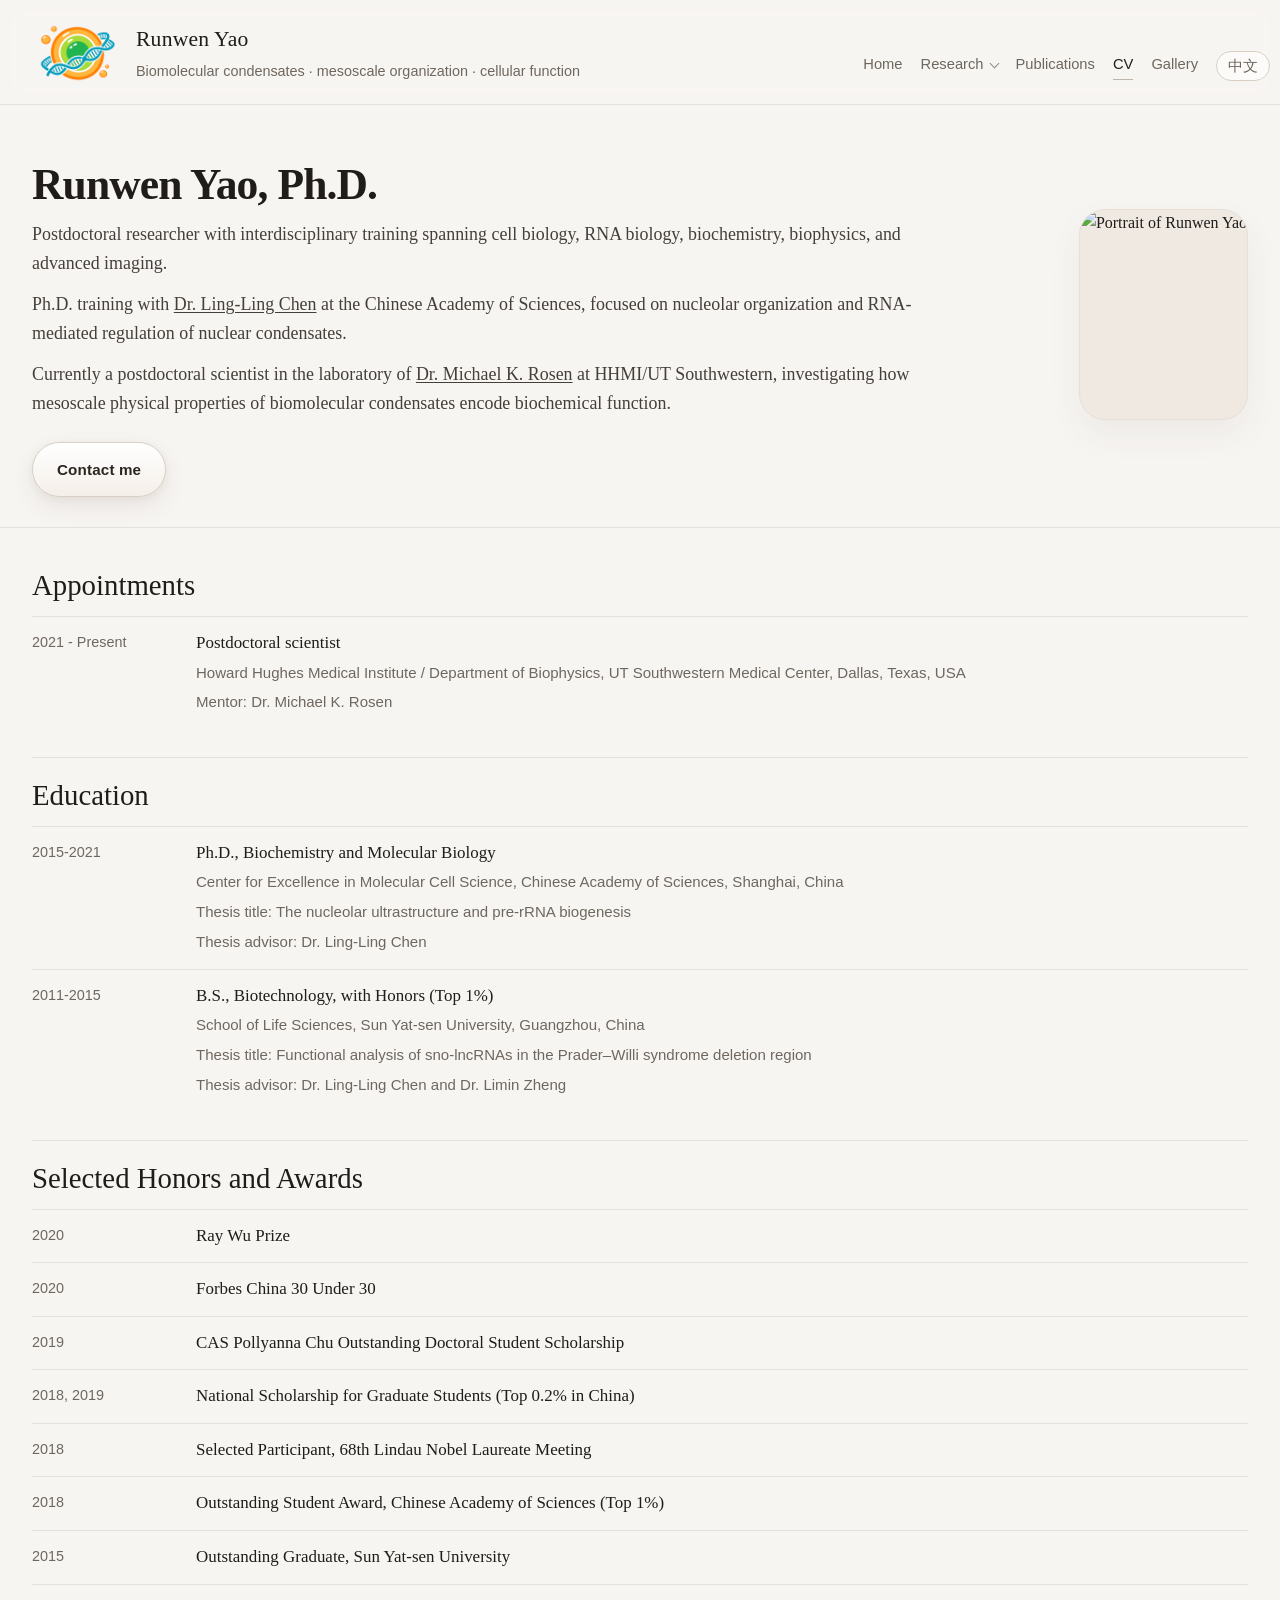
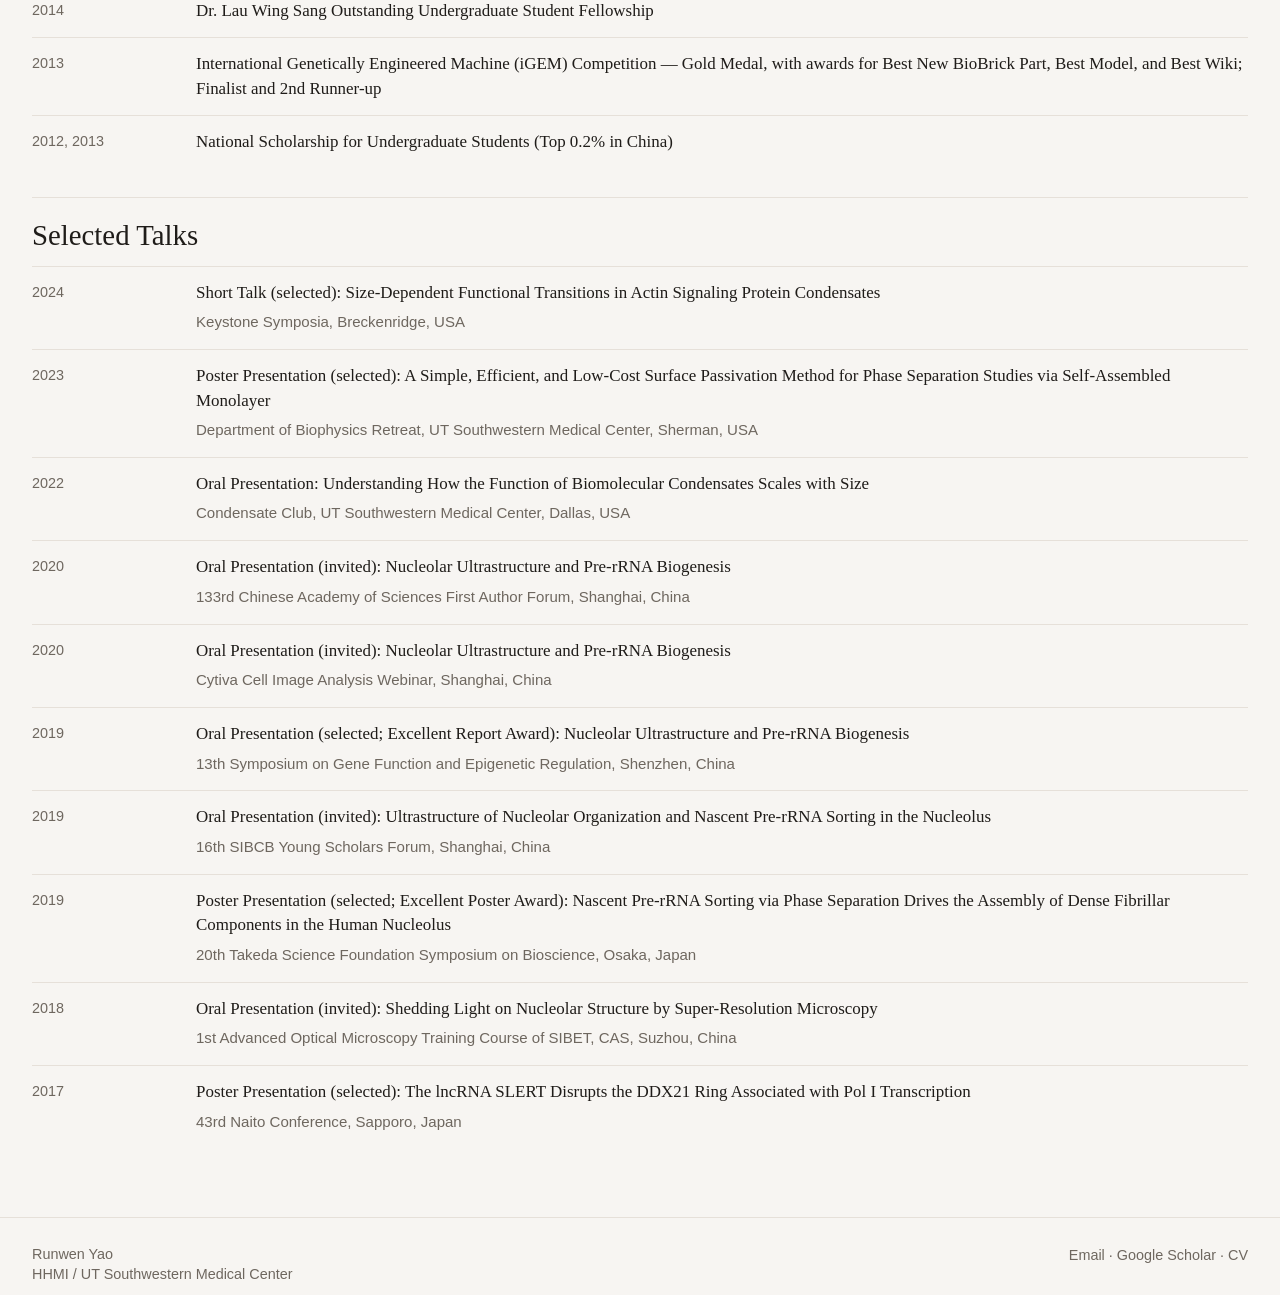
==== cv.html @ 3c20aade "CH-edit" ====
<!doctype html>
<html lang="en">
<head>
  <meta charset="utf-8">
  <meta name="viewport" content="width=device-width, initial-scale=1">
  <title>CV - Runwen Yao</title>
  <link rel="icon" type="image/png" href="favicon.png">
  <link rel="apple-touch-icon" href="favicon.png">
  <meta name="theme-color" content="#f7f5f2">
  <link rel="stylesheet" href="secondary.css?v=20260525-120402">
  <script src="site-language.js" defer></script>
  <script type="text/javascript">
    (function(c,l,a,r,i,t,y){
        c[a]=c[a]||function(){(c[a].q=c[a].q||[]).push(arguments)};
        t=l.createElement(r);t.async=1;t.src="https://www.clarity.ms/tag/"+i;
        y=l.getElementsByTagName(r)[0];y.parentNode.insertBefore(t,y);
    })(window, document, "clarity", "script", "w51znzzht2");
  </script>
</head>
<body>
<header class="site-header">
  <div class="container header-inner">
    <div class="brand-area">
      <a class="brand-logo-link" href="index.html" aria-label="Runwen Yao home">
        <img class="brand-logo" src="logo.png" alt="">
      </a>
      <div class="brand-block">
        <a class="brand-title" href="index.html">Runwen Yao</a>
        <div class="brand-sub">Biomolecular condensates &middot; mesoscale organization &middot; cellular function</div>
      </div>
    </div>
    <nav class="nav">
      <a href="index.html">Home</a>
      <div class="nav-item nav-item--has-menu">
        <a href="research.html" class="nav-parent" aria-haspopup="true">Research</a>
        <div class="nav-dropdown" role="menu" aria-label="Research themes">
          <a href="research.html">Research Overview</a>
          <a href="research-mesoscale.html">Theme I: Mesoscale regulation</a>
          <a href="research-rna.html">Theme II: Physical principles</a>
          <a href="research-imaging.html">Theme III: Quantitative tools</a>
        </div>
      </div>
      <a href="publications.html"><span class="nav-label-full">Publications</span><span class="nav-label-short">Pubs</span></a>
      <a href="cv.html" class="active">CV</a>
      <a href="gallery.html">Gallery</a>
    </nav>
  </div>
</header>

<main class="page-main">
  <section class="cv-top cv-top-unified">
    <div class="container cv-top-grid">
      <div class="cv-top-copy">
          <h1 class="cv-name top-page-title" data-translation-key="CV page title">Runwen Yao, Ph.D.</h1>
        <p class="cv-role">Postdoctoral researcher with interdisciplinary training spanning cell biology, RNA biology, biochemistry, biophysics, and advanced imaging.</p>
        <p class="cv-role">Ph.D. training with <a href="https://scholar.google.com/citations?hl=en&user=0UNkhq4AAAAJ" target="_blank" rel="noopener noreferrer">Dr. Ling-Ling Chen</a> at the Chinese Academy of Sciences, focused on nucleolar organization and RNA-mediated regulation of nuclear condensates.</p>
        <p class="cv-role">Currently a postdoctoral scientist in the laboratory of <a href="https://scholar.google.com/citations?user=62soGRgAAAAJ&hl=en" target="_blank" rel="noopener noreferrer">Dr. Michael K. Rosen</a> at HHMI/UT Southwestern, investigating how mesoscale physical properties of biomolecular condensates encode biochemical function.</p>
      </div>

      <div class="cv-photo">
        <img src="runwen-photo.png" alt="Portrait of Runwen Yao">
      </div>

      <div class="cv-top-actions">
        <div class="button-row">
          <a class="btn" href="mailto:Runwen.Yao@UTSouthwestern.edu">Contact me</a>
        </div>
      </div>
    </div>
  </section>

  <section class="cv-body">
    <div class="container cv-layout">
      <div class="cv-sections">
        <section class="cv-section">
          <h2>Appointments</h2>
          <div class="cv-item">
            <div class="cv-period">2021 - Present</div>
            <div>
              <span class="cv-item-title">Postdoctoral scientist</span>
              <span class="cv-item-sub">Howard Hughes Medical Institute / Department of Biophysics, UT Southwestern Medical Center, Dallas, Texas, USA</span>
              <span class="cv-item-sub">Mentor: Dr. Michael K. Rosen</span>
            </div>
          </div>
        </section>

        <section class="cv-section">
          <h2>Education</h2>
          <div class="cv-item">
            <div class="cv-period">2015-2021</div>
            <div>
              <span class="cv-item-title">Ph.D., Biochemistry and Molecular Biology</span>
              <span class="cv-item-sub">Center for Excellence in Molecular Cell Science, Chinese Academy of Sciences, Shanghai, China</span>
              <span class="cv-item-sub">Thesis title: The nucleolar ultrastructure and pre-rRNA biogenesis</span>
              <span class="cv-item-sub">Thesis advisor: Dr. Ling-Ling Chen</span>
            </div>
          </div>
          <div class="cv-item">
            <div class="cv-period">2011-2015</div>
            <div>
              <span class="cv-item-title">B.S., Biotechnology, with Honors (Top 1%)</span>
              <span class="cv-item-sub">School of Life Sciences, Sun Yat-sen University, Guangzhou, China</span>
              <span class="cv-item-sub">Thesis title: Functional analysis of sno-lncRNAs in the Prader–Willi syndrome deletion region</span>
              <span class="cv-item-sub">Thesis advisor: Dr. Ling-Ling Chen and Dr. Limin Zheng</span>
            </div>
          </div>
        </section>

        <section class="cv-section">
          <h2>Selected Honors and Awards</h2>
          <div class="cv-item">
            <div class="cv-period">2020</div>
            <div>
              <span class="cv-item-title">Ray Wu Prize</span>
            </div>
          </div>
          <div class="cv-item">
            <div class="cv-period">2020</div>
            <div>
              <span class="cv-item-title">Forbes China 30 Under 30</span>
            </div>
          </div>
          <div class="cv-item">
            <div class="cv-period">2019</div>
            <div>
              <span class="cv-item-title">CAS Pollyanna Chu Outstanding Doctoral Student Scholarship</span>
            </div>
          </div>
          <div class="cv-item">
            <div class="cv-period">2018, 2019</div>
            <div>
              <span class="cv-item-title">National Scholarship for Graduate Students (Top 0.2% in China)</span>
            </div>
          </div>
          <div class="cv-item">
            <div class="cv-period">2018</div>
            <div>
              <span class="cv-item-title">Selected Participant, 68th Lindau Nobel Laureate Meeting</span>
            </div>
          </div>
          <div class="cv-item">
            <div class="cv-period">2018</div>
            <div>
              <span class="cv-item-title">Outstanding Student Award, Chinese Academy of Sciences (Top 1%)</span>
            </div>
          </div>
          <div class="cv-item">
            <div class="cv-period">2015</div>
            <div>
              <span class="cv-item-title">Outstanding Graduate, Sun Yat-sen University</span>
            </div>
          </div>
          <div class="cv-item">
            <div class="cv-period">2014</div>
            <div>
              <span class="cv-item-title">Dr. Lau Wing Sang Outstanding Undergraduate Student Fellowship</span>
            </div>
          </div>
          <div class="cv-item">
            <div class="cv-period">2013</div>
            <div>
              <span class="cv-item-title">International Genetically Engineered Machine (iGEM) Competition — Gold Medal, with awards for Best New BioBrick Part, Best Model, and Best Wiki; Finalist and 2nd Runner-up</span>
            </div>
          </div>
          <div class="cv-item">
            <div class="cv-period">2012, 2013</div>
            <div>
              <span class="cv-item-title">National Scholarship for Undergraduate Students (Top 0.2% in China)</span>
            </div>
          </div>
        </section>

        <section class="cv-section">
          <h2>Selected Talks</h2>
          <div class="cv-item">
            <div class="cv-period">2024</div>
            <div>
              <span class="cv-item-title">Short Talk (selected): Size-Dependent Functional Transitions in Actin Signaling Protein Condensates</span>
              <span class="cv-item-sub">Keystone Symposia, Breckenridge, USA</span>
            </div>
          </div>

          <div class="cv-item">
            <div class="cv-period">2023</div>
            <div>
              <span class="cv-item-title">Poster Presentation (selected): A Simple, Efficient, and Low-Cost Surface Passivation Method for Phase Separation Studies via Self-Assembled Monolayer</span>
              <span class="cv-item-sub">Department of Biophysics Retreat, UT Southwestern Medical Center, Sherman, USA</span>
            </div>
          </div>

          <div class="cv-item">
            <div class="cv-period">2022</div>
            <div>
              <span class="cv-item-title">Oral Presentation: Understanding How the Function of Biomolecular Condensates Scales with Size</span>
              <span class="cv-item-sub">Condensate Club, UT Southwestern Medical Center, Dallas, USA</span>
            </div>
          </div>

          <div class="cv-item">
            <div class="cv-period">2020</div>
            <div>
              <span class="cv-item-title">Oral Presentation (invited): Nucleolar Ultrastructure and Pre-rRNA Biogenesis</span>
              <span class="cv-item-sub">133rd Chinese Academy of Sciences First Author Forum, Shanghai, China</span>
            </div>
          </div>

          <div class="cv-item">
            <div class="cv-period">2020</div>
            <div>
              <span class="cv-item-title">Oral Presentation (invited): Nucleolar Ultrastructure and Pre-rRNA Biogenesis</span>
              <span class="cv-item-sub">Cytiva Cell Image Analysis Webinar, Shanghai, China</span>
            </div>
          </div>

          <div class="cv-item">
            <div class="cv-period">2019</div>
            <div>
              <span class="cv-item-title">Oral Presentation (selected; Excellent Report Award): Nucleolar Ultrastructure and Pre-rRNA Biogenesis</span>
              <span class="cv-item-sub">13th Symposium on Gene Function and Epigenetic Regulation, Shenzhen, China</span>
            </div>
          </div>

          <div class="cv-item">
            <div class="cv-period">2019</div>
            <div>
              <span class="cv-item-title">Oral Presentation (invited): Ultrastructure of Nucleolar Organization and Nascent Pre-rRNA Sorting in the Nucleolus</span>
              <span class="cv-item-sub">16th SIBCB Young Scholars Forum, Shanghai, China</span>
            </div>
          </div>

          <div class="cv-item">
            <div class="cv-period">2019</div>
            <div>
              <span class="cv-item-title">Poster Presentation (selected; Excellent Poster Award): Nascent Pre-rRNA Sorting via Phase Separation Drives the Assembly of Dense Fibrillar Components in the Human Nucleolus</span>
              <span class="cv-item-sub">20th Takeda Science Foundation Symposium on Bioscience, Osaka, Japan</span>
            </div>
          </div>

          <div class="cv-item">
            <div class="cv-period">2018</div>
            <div>
              <span class="cv-item-title">Oral Presentation (invited): Shedding Light on Nucleolar Structure by Super-Resolution Microscopy</span>
              <span class="cv-item-sub">1st Advanced Optical Microscopy Training Course of SIBET, CAS, Suzhou, China</span>
            </div>
          </div>

          <div class="cv-item">
            <div class="cv-period">2017</div>
            <div>
              <span class="cv-item-title">Poster Presentation (selected): The lncRNA SLERT Disrupts the DDX21 Ring Associated with Pol I Transcription</span>
              <span class="cv-item-sub">43rd Naito Conference, Sapporo, Japan</span>
            </div>
          </div>
        </section>
      </div>
    </div>
  </section>
</main>

<footer class="footer">
  <div class="container footer-inner">
    <div class="footer-identity">Runwen Yao <span class="footer-affiliation">HHMI / UT Southwestern Medical Center</span></div>
    <div>
      <a href="mailto:Runwen.Yao@UTSouthwestern.edu">Email</a> &middot;
      <a href="https://scholar.google.com/citations?user=LvwsvigAAAAJ&hl" target="_blank" rel="noopener noreferrer">Google Scholar</a> &middot;
      
      <a href="cv.html">CV</a>
    </div>
  </div>
</footer>
</body>
</html>
---- secondary.css ----
:root{
  --bg:#f7f5f2;
  --text:#1f1c19;
  --muted:#6e675f;
  --line:#e6e0d9;
  --line-strong:#d8cec2;
  --card:#ffffffcc;
  --card-solid:#fffdfa;
  --accent:#b59a7d;
  --shadow-soft:0 14px 34px rgba(60,44,31,0.06);
  --shadow-lift:0 22px 48px rgba(60,44,31,0.10);
}

*{box-sizing:border-box}

html,body{
  margin:0;
  padding:0;
}

body{
  font-family: "Iowan Old Style", "Palatino Linotype", "Book Antiqua", Baskerville, Georgia, serif;
  background:var(--bg);
  color:var(--text);
  line-height:1.65;
  -webkit-font-smoothing:antialiased;
  text-rendering:optimizeLegibility;
}

a{
  color:inherit;
  text-decoration:none;
}

img{
  display:block;
  max-width:100%;
}

button,
input,
textarea,
select{
  font:inherit;
}

::selection{
  background:rgba(181,154,125,0.18);
}

:focus-visible{
  outline:2px solid var(--accent);
  outline-offset:3px;
}

.container{
  max-width:1320px;
  margin:0 auto;
  padding:0 32px;
}

.site-header{
  position:sticky;
  top:0;
  z-index:20;
  background:rgba(247,245,242,0.88);
  backdrop-filter:blur(10px);
  border-bottom:1px solid var(--line);
}

.header-inner{
  display:flex;
  align-items:flex-end;
  justify-content:space-between;
  gap:40px;
  padding:24px 0 20px;
}

.brand-area{
  display:flex;
  align-items:flex-end;
  gap:14px;
  min-width:0;
  padding-left:32px;
}

.brand-logo-link{
  display:flex;
  align-items:center;
  justify-content:center;
  flex:0 0 auto;
  width:90px;
  height:60px;
  border-radius:14px;
  overflow:hidden;
}

.brand-logo{
  width:100%;
  height:100%;
  object-fit:contain;
}

.brand-block{
  display:flex;
  flex-direction:column;
  justify-content:flex-end;
  min-width:0;
}

.brand-title{
  font-size:1.35rem;
  letter-spacing:.01em;
  line-height:1.05;
}

.brand-sub{
  margin-top:10px;
  font-family:Arial, Helvetica, sans-serif;
  font-size:.9rem;
  color:var(--muted);
  white-space:nowrap;
}

.nav{
  display:flex;
  align-items:center;
  align-self:flex-end;
  margin-left:auto;
  gap:18px;
  flex-wrap:wrap;
  font-family:Arial, Helvetica, sans-serif;
  font-size:.92rem;
  color:var(--muted);
  padding-bottom:3px;
  padding-right:10px;
}

.nav > a,
.nav > .nav-item > .nav-parent{
  padding-bottom:3px;
  border-bottom:1px solid transparent;
}

.language-toggle{
  appearance:none;
  -webkit-appearance:none;
  display:inline-flex;
  align-items:center;
  justify-content:center;
  min-height:30px;
  border:1px solid var(--line-strong);
  border-radius:999px;
  padding:5px 11px;
  background:rgba(255,255,255,0.62);
  color:var(--muted);
  font:inherit;
  line-height:1;
  cursor:pointer;
}

.nav-label-short{
  display:none;
}

.nav > a.active,
.nav > a:hover,
.nav > .nav-item > .nav-parent.active,
.nav > .nav-item > .nav-parent:hover,
.language-toggle:hover{
  color:var(--text);
  border-color:#beb5ab;
}

.nav-item{
  position:relative;
  display:flex;
  align-items:flex-end;
}

.nav-item--has-menu::after{
  content:"";
  position:absolute;
  top:100%;
  left:0;
  right:0;
  height:14px;
}

.nav-parent{
  display:inline-flex;
  align-items:center;
  gap:7px;
}

.nav-item--has-menu .nav-parent::after{
  content:"";
  width:6px;
  height:6px;
  margin-top:-2px;
  border-right:1.5px solid currentColor;
  border-bottom:1.5px solid currentColor;
  transform:rotate(45deg);
  opacity:.75;
}

.nav-dropdown{
  position:absolute;
  top:calc(100% + 4px);
  left:50%;
  transform:translateX(-50%) translateY(8px);
  min-width:272px;
  padding:10px;
  border:1px solid var(--line-strong);
  border-radius:18px;
  background:linear-gradient(180deg, rgba(255,255,255,0.97) 0%, rgba(243,238,232,0.98) 100%);
  box-shadow:var(--shadow-lift);
  opacity:0;
  visibility:hidden;
  pointer-events:none;
  transition:opacity .18s ease, transform .18s ease, visibility .18s ease;
}

.nav-item--has-menu:hover .nav-dropdown,
.nav-item--has-menu:focus-within .nav-dropdown{
  opacity:1;
  visibility:visible;
  pointer-events:auto;
  transform:translateX(-50%) translateY(0);
}

.nav-dropdown a{
  display:block;
  border-radius:12px;
  padding:9px 12px;
  margin:0;
  border:none;
  font-size:.84rem;
  line-height:1.35;
  color:#4c443d;
}

.nav-dropdown a:hover{
  background:rgba(255,255,255,0.78);
  color:var(--text);
}

.nav-dropdown a.active{
  font-weight:600;
  color:#2d2621;
  background:linear-gradient(180deg, rgba(255,255,255,0.96) 0%, rgba(236,226,214,0.93) 100%);
}

.nav-toggle,
.mobile-nav-backdrop{
  display:none;
}

.nav-toggle{
  appearance:none;
  -webkit-appearance:none;
  border:1px solid var(--line-strong);
  border-radius:12px;
  width:42px;
  height:42px;
  padding:0;
  background:linear-gradient(180deg, rgba(255,255,255,0.96) 0%, rgba(241,236,230,0.94) 100%);
  box-shadow:inset 0 1px 0 rgba(255,255,255,0.96), 0 6px 16px rgba(60,44,31,0.08);
  align-items:center;
  justify-content:center;
  gap:5px;
  cursor:pointer;
}

.nav-toggle-line{
  display:block;
  width:18px;
  height:1.5px;
  border-radius:999px;
  background:#3f3831;
}

body.mobile-nav-open{
  overflow:hidden;
}

.page-main{
  min-height:calc(100vh - 150px);
}

.page-top{
  padding:48px 0 28px;
}

.page-top + .section{
  border-top:1px solid var(--line);
}

.eyebrow{
  font-family:Arial, Helvetica, sans-serif;
  text-transform:uppercase;
  letter-spacing:.18em;
  font-size:.74rem;
  color:var(--muted);
}

.eyebrow--normal-case{
  text-transform:none;
  letter-spacing:.18em;
}

.page-title{
  margin:14px 0 0;
  font-size:clamp(2.7rem, 4.4vw, 5rem);
  line-height:.98;
  letter-spacing:-0.035em;
  font-weight:600;
}

.section{
  padding:52px 0;
  border-bottom:1px solid var(--line);
}

.section:last-of-type{
  border-bottom:none;
}

.section-head{
  display:grid;
  grid-template-columns:.86fr 1.14fr;
  gap:72px;
  align-items:start;
}

.research-intro-head{
  display:block;
}

.intro-head{
  display:block;
}

.section-title.top-page-title,
.cv-name.top-page-title{
  margin:8px 0 0;
  font-size:clamp(2.2rem, 3.4vw, 2.9rem);
  line-height:1.08;
  font-weight:700;
  letter-spacing:-0.02em;
}

.intro-head .section-copy p{
  max-width:none;
}

.research-intro-head .section-copy p{
  max-width:none;
}

.research-intro-section{
  padding-bottom:26px;
}

.research-themes-section{
  padding-top:30px;
  padding-bottom:28px;
}

.research-intro-section,
.publications-top,
.protocol-top,
.gallery-top{
  padding-top:48px;
  padding-bottom:26px;
}

.publications-top + .section,
.protocol-top + .section,
.gallery-top + .section{
  padding-top:30px;
  padding-bottom:34px;
}

.section-title{
  margin:12px 0 0;
  font-size:clamp(2rem, 3vw, 3rem);
  line-height:1.06;
  font-weight:500;
}

.section-copy p,
.page-lead{
  margin:0 0 14px 0;
  font-size:1.12rem;
  color:#453f39;
  max-width:62ch;
  line-height:1.62;
  text-wrap:pretty;
}

.page-lead:last-child,
.section-copy p:last-child{
  margin-bottom:0;
}

.research-work-section .research-work-copy p{
  max-width:none;
}

.research-work-section{
  padding-top:30px;
}

.button-row{
  display:flex;
  gap:14px;
  flex-wrap:wrap;
  margin-top:28px;
}

.btn{
  display:inline-block;
  border-radius:999px;
  padding:14px 24px;
  font-family:Arial, Helvetica, sans-serif;
  font-size:.95rem;
  font-weight:600;
  letter-spacing:.01em;
  border:1px solid var(--line-strong);
  background:linear-gradient(180deg, rgba(255,255,255,0.98) 0%, rgba(244,239,233,0.94) 100%);
  box-shadow:
    inset 0 1px 0 rgba(255,255,255,0.95),
    0 10px 24px rgba(60,44,31,0.08),
    0 2px 8px rgba(60,44,31,0.06);
  color:#2b2520;
  transition:.2s ease;
}

.btn:hover{
  transform:translateY(-2px);
  border-color:#c8bbab;
  box-shadow:
    inset 0 1px 0 rgba(255,255,255,0.98),
    0 14px 28px rgba(60,44,31,0.11),
    0 3px 10px rgba(60,44,31,0.08);
}

.btn--subtle{
  background:transparent;
  box-shadow:none;
}

.btn:focus-visible{
  outline:2px solid var(--accent);
  outline-offset:3px;
}

.soft-card{
  border:1px solid var(--line);
  border-radius:26px;
  background:var(--card);
  box-shadow:var(--shadow-soft);
}

.soft-card--solid{
  background:var(--card-solid);
}

.breadcrumbs{
  padding:26px 0 0;
  font-family:Arial, Helvetica, sans-serif;
  font-size:.88rem;
  color:var(--muted);
}

.breadcrumbs a:hover{
  color:var(--text);
}

.footer{
  border-top:1px solid var(--line);
  padding:26px 0 10px;
  color:var(--muted);
  font-family:Arial, Helvetica, sans-serif;
  font-size:.9rem;
}

.footer-inner{
  display:flex;
  justify-content:space-between;
  gap:20px;
  flex-wrap:wrap;
}

.footer-identity{
  line-height:1.45;
}

.footer-affiliation{
  display:block;
}

.footer a:hover{
  color:var(--text);
}

.contact-line{
  display:flex;
  gap:14px;
  flex-wrap:wrap;
  font-family:Arial, Helvetica, sans-serif;
  color:var(--muted);
  font-size:.95rem;
}

.tag-row{
  display:flex;
  flex-wrap:wrap;
  gap:8px;
}

.tag{
  display:inline-flex;
  align-items:center;
  border:1px solid var(--line);
  border-radius:999px;
  padding:6px 12px;
  font-family:Arial, Helvetica, sans-serif;
  font-size:.78rem;
  letter-spacing:.03em;
  color:var(--muted);
  background:rgba(255,255,255,0.65);
}

.author-highlight{
  color:var(--text);
  font-weight:600;
}

.muted-note{
  font-family:Arial, Helvetica, sans-serif;
  font-size:.92rem;
  color:var(--muted);
}

/* Research */
.research-intro{
  padding:22px 0 18px;
}

.research-grid{
  display:grid;
  grid-template-columns:repeat(3, minmax(0, 1fr));
  gap:20px;
}

.research-card{
  display:block;
  min-height:400px;
  perspective:1800px;
}

.research-card:hover{
  transform:none;
}

.research-card-inner{
  position:relative;
  height:100%;
  transform-style:preserve-3d;
  transition:transform .75s cubic-bezier(.2,.72,.2,1);
}

.research-card:hover .research-card-inner,
.research-card:focus-visible .research-card-inner{
  transform:rotateY(180deg);
}

.research-face{
  position:absolute;
  inset:0;
  border:1px solid var(--line);
  border-radius:28px;
  overflow:hidden;
  backface-visibility:hidden;
  box-shadow:var(--shadow-soft);
}

.research-front,
.research-back{
  padding:28px;
  display:flex;
  flex-direction:column;
}

.research-front{
  justify-content:flex-end;
  background:
    linear-gradient(to top, rgba(247,245,242,0.96) 0%, rgba(247,245,242,0.78) 38%, rgba(247,245,242,0.10) 100%),
    linear-gradient(135deg, #dfe7de 0%, #ece7df 44%, #dfe6ed 100%);
}

.research-front--mesoscale{
  background:
    linear-gradient(to top, rgba(12,14,18,0.90) 0%, rgba(12,14,18,0.72) 34%, rgba(12,14,18,0.30) 50%, rgba(12,14,18,0.00) 60%),
    url("research-media/Theme1.png");
  background-size:100% 100%, cover;
  background-position:center, center;
  background-repeat:no-repeat, no-repeat;
}

.research-front--rna{
  background:
    linear-gradient(to top, rgba(12,14,18,0.90) 0%, rgba(12,14,18,0.72) 34%, rgba(12,14,18,0.30) 50%, rgba(12,14,18,0.00) 60%),
    url("research-media/Theme2.png");
  background-size:100% 100%, cover;
  background-position:center, center;
  background-repeat:no-repeat, no-repeat;
}

.research-front--imaging{
  background:
    linear-gradient(to top, rgba(12,14,18,0.90) 0%, rgba(12,14,18,0.72) 34%, rgba(12,14,18,0.30) 50%, rgba(12,14,18,0.00) 60%),
      url("research-media/Theme3.png");
  background-size:100% 100%, cover;
  background-position:center, center;
  background-repeat:no-repeat, no-repeat;
}

.research-card-label{
  margin-bottom:auto;
  font-family:Arial, Helvetica, sans-serif;
  text-transform:uppercase;
  letter-spacing:.16em;
  font-size:.72rem;
  color:var(--muted);
}

.research-front h3,
.research-back h3{
  margin:0;
  font-size:2rem;
  line-height:1.02;
  font-weight:500;
}

.research-front p,
.research-back p{
  margin:14px 0 0;
  font-family:Arial, Helvetica, sans-serif;
  font-size:.96rem;
  line-height:1.72;
  color:#5e5650;
}

.research-front--mesoscale .research-card-label{
  color:#fff;
  text-shadow:0 2px 14px rgba(0,0,0,0.32);
}

.research-front--rna .research-card-label,
.research-front--imaging .research-card-label{
  color:#fff;
  text-shadow:none;
}

.research-front h3,
.research-front p{
  color:#fff;
  text-shadow:0 2px 14px rgba(0,0,0,0.32);
}

.research-back{
  justify-content:space-between;
  transform:rotateY(180deg);
  background:linear-gradient(180deg, rgba(255,255,255,0.98) 0%, rgba(243,238,232,0.98) 100%);
}

.research-link{
  margin-top:28px;
  font-family:Arial, Helvetica, sans-serif;
  font-size:.92rem;
  font-weight:600;
  color:#2f2924;
}

/* Publications */

.publications-header{
  display:block;
}

.publications-header .button-row{
  margin-top:22px;
  justify-content:flex-start;
  margin-left:0;
  padding-left:0;
}

.data-note{
  margin-top:22px;
  padding:16px 18px;
}

.publications-root{
  display:grid;
  gap:22px;
}

.pub-year-block{
  display:grid;
  grid-template-columns:118px minmax(0, 1fr);
  gap:22px;
  align-items:start;
}

.pub-year{
  font-family:Arial, Helvetica, sans-serif;
  font-size:2rem;
  line-height:1;
  font-weight:600;
  letter-spacing:-0.03em;
  color:#2f2924;
  padding-top:12px;
}

.pub-year-list{
  display:grid;
  gap:16px;
}

.publication-card{
  display:grid;
  grid-template-columns:minmax(0, 1fr) 240px;
  gap:26px;
  align-items:center;
  padding:24px 26px;
}

.publication-card-link{
  transition:transform .2s ease, box-shadow .2s ease, border-color .2s ease;
}

.publication-card-link:hover{
  transform:translateY(-3px);
  border-color:#cfc4b7;
  box-shadow:var(--shadow-lift);
}

.publication-copy{
  min-width:0;
}

.publication-title{
  display:block;
  font-family:Arial, Helvetica, sans-serif;
  font-size:1.24rem;
  line-height:1.34;
  font-weight:700;
  letter-spacing:-0.02em;
  color:#201c18;
}

.publication-meta{
  display:block;
  margin-top:10px;
  font-family:Arial, Helvetica, sans-serif;
  font-size:1.02rem;
  line-height:1.42;
  color:#4b433c;
}

.publication-journal{
  font-style:italic;
  font-weight:600;
}

.publication-divider{
  margin:0 7px;
  color:#8e8377;
}

.publication-year{
  font-family:Arial, Helvetica, sans-serif;
  font-size:.96rem;
  font-weight:500;
  letter-spacing:0;
  text-transform:none;
  color:#6c635a;
}

.publication-authors{
  display:block;
  margin-top:11px;
  font-family:Arial, Helvetica, sans-serif;
  font-size:.88rem;
  line-height:1.62;
  color:var(--muted);
}

.publication-note{
  display:block;
  margin-top:10px;
  font-family:Arial, Helvetica, sans-serif;
  font-size:.87rem;
  line-height:1.6;
  color:#635a51;
}

.publication-visual{
  position:relative;
  height:156px;
  border:1px solid rgba(216,206,194,0.95);
  border-radius:22px;
  overflow:hidden;
  background:
    linear-gradient(180deg, rgba(255,255,255,0.2) 0%, rgba(255,255,255,0.05) 100%),
    radial-gradient(circle at 24% 28%, rgba(211,226,218,0.82), transparent 20%),
    radial-gradient(circle at 76% 34%, rgba(223,214,202,0.75), transparent 24%),
    radial-gradient(circle at 60% 72%, rgba(201,216,228,0.72), transparent 28%),
    linear-gradient(145deg, #edf1ee 0%, #efe9e2 54%, #e5eaee 100%);
  box-shadow:inset 0 1px 0 rgba(255,255,255,0.65);
}

.publication-visual::after{
  content:"";
  position:absolute;
  inset:0;
  background:linear-gradient(180deg, rgba(247,245,242,0.06) 0%, rgba(247,245,242,0.2) 100%);
}

.publication-image{
  width:100%;
  height:100%;
  object-fit:cover;
  filter:saturate(.9) contrast(.98);
}

.publication-card-link:hover .publication-image{
  transform:scale(1.02);
  transition:transform .35s ease;
}

.publication-visual--placeholder{
  background:
    linear-gradient(180deg, rgba(255,255,255,0.28) 0%, rgba(255,255,255,0.08) 100%),
    radial-gradient(circle at 26% 30%, rgba(206,221,213,0.84), transparent 20%),
    radial-gradient(circle at 72% 34%, rgba(226,214,202,0.74), transparent 24%),
    radial-gradient(circle at 58% 74%, rgba(199,214,226,0.74), transparent 28%),
    linear-gradient(150deg, #edf1ee 0%, #eee8e0 50%, #e4eaee 100%);
}

/* CV */
.cv-top{
  padding:48px 0 38px;
  border-bottom:1px solid var(--line);
}

.cv-top-unified{
  padding-top:48px;
  padding-bottom:30px;
}

.cv-top-grid{
  display:grid;
  grid-template-columns:minmax(0, 1.15fr) 240px;
  grid-template-areas:
    "copy photo"
    "actions photo";
  column-gap:72px;
  row-gap:24px;
  align-items:start;
}

.cv-top-copy{
  grid-area:copy;
}

.cv-name{
  margin:0;
  font-size:clamp(3rem, 5vw, 5.4rem);
  line-height:.95;
  letter-spacing:-0.04em;
  font-weight:600;
}

.cv-top-unified .cv-name{
  margin:8px 0 0;
}

.cv-role{
  margin:18px 0 0;
  max-width:42ch;
  font-size:1.2rem;
  line-height:1.55;
  color:#453f39;
}

.cv-top-unified .cv-role{
  margin-top:12px;
  max-width:none;
  font-size:1.12rem;
  line-height:1.62;
}

.cv-role a{
  text-decoration:underline;
  text-underline-offset:2px;
}

.cv-photo{
  grid-area:photo;
  border:1px solid var(--line);
  border-radius:26px;
  overflow:hidden;
  background:#efe9e2;
  aspect-ratio:4 / 5;
  box-shadow:var(--shadow-soft);
  max-width:220px;
  justify-self:end;
  margin-top:56px;
}

.cv-top-actions{
  grid-area:actions;
  margin-top:0;
}

.cv-top-actions .button-row{
  margin-top:0;
}

.cv-photo img{
  width:100%;
  height:100%;
  object-fit:cover;
}

.cv-body{
  padding:42px 0 68px;
}

.cv-layout{
  display:grid;
  grid-template-columns:minmax(0, 1fr);
  gap:0;
}

.cv-sidebar{
  display:grid;
  gap:16px;
  align-self:start;
  position:sticky;
  top:112px;
}

.cv-sidecard{
  padding:20px 22px;
}

.cv-sidecard h2{
  margin:0 0 12px;
  font-size:1.02rem;
  font-weight:500;
}

.cv-sidecard p,
.cv-sidecard li{
  margin:0;
  font-family:Arial, Helvetica, sans-serif;
  font-size:.94rem;
  line-height:1.7;
  color:var(--muted);
}

.cv-sidecard ul{
  margin:0;
  padding-left:18px;
}

.cv-sections{
  display:grid;
  gap:28px;
}

.cv-section{
  border-top:1px solid var(--line);
  padding-top:22px;
}

.cv-section:first-child{
  border-top:none;
  padding-top:0;
}

.cv-section h2{
  margin:0 0 14px;
  font-size:1.8rem;
  line-height:1.1;
  font-weight:500;
}

.cv-item{
  display:grid;
  grid-template-columns:140px minmax(0, 1fr);
  gap:24px;
  padding:14px 0;
  border-top:1px solid var(--line);
}

.cv-item:first-child{
  border-top:none;
  padding-top:0;
}

.cv-period{
  font-family:Arial, Helvetica, sans-serif;
  font-size:.9rem;
  color:var(--muted);
}

.cv-item-title{
  display:block;
  font-size:1.06rem;
  line-height:1.45;
  font-weight:500;
}

.cv-item-sub{
  display:block;
  margin-top:5px;
  font-family:Arial, Helvetica, sans-serif;
  font-size:.94rem;
  color:var(--muted);
}

/* Protocol */
.protocol-top{
  padding:44px 0 20px;
}

.protocol-list{
  display:grid;
  gap:18px;
}

.protocol-row{
  display:grid;
  grid-template-columns:320px minmax(0, 1fr);
  gap:24px;
  align-items:stretch;
}

.protocol-visual{
  position:relative;
  min-height:220px;
  border:1px solid var(--line);
  border-radius:26px;
  overflow:hidden;
  box-shadow:var(--shadow-soft);
}

.protocol-visual::before{
  content:"";
  position:absolute;
  inset:0;
  background:
    linear-gradient(to top, rgba(247,245,242,0.92) 0%, rgba(247,245,242,0.45) 42%, rgba(247,245,242,0.10) 100%);
}

.protocol-visual--passivation{
  background:
    radial-gradient(circle at 26% 28%, rgba(205,224,214,0.92), transparent 18%),
    radial-gradient(circle at 72% 66%, rgba(196,213,228,0.92), transparent 24%),
    linear-gradient(145deg, #e5ece6 0%, #ebe7df 52%, #e3e9ee 100%);
}

.protocol-visual--imaging{
  background:
    radial-gradient(circle at 68% 30%, rgba(229,215,203,0.92), transparent 18%),
    radial-gradient(circle at 34% 72%, rgba(206,224,216,0.88), transparent 22%),
    linear-gradient(135deg, #eee5db 0%, #e6ebe8 46%, #e1e8ed 100%);
}

.protocol-visual--analysis{
  background:
    radial-gradient(circle at 34% 32%, rgba(199,216,229,0.92), transparent 16%),
    radial-gradient(circle at 74% 70%, rgba(220,229,208,0.88), transparent 22%),
    linear-gradient(135deg, #e1e8ed 0%, #ece7df 48%, #e7ece5 100%);
}

.protocol-visual-title{
  position:absolute;
  left:22px;
  right:22px;
  bottom:22px;
  z-index:1;
  margin:0;
  font-size:1.75rem;
  line-height:1.02;
  font-weight:500;
}

.protocol-content{
  padding:28px 30px;
}

.protocol-content h3{
  margin:0;
  font-size:1.38rem;
  line-height:1.16;
  font-weight:500;
}

.protocol-content p{
  margin:12px 0 0;
  font-family:Arial, Helvetica, sans-serif;
  font-size:.96rem;
  line-height:1.72;
  color:var(--muted);
}

/* Gallery */
.gallery-top{
  padding:44px 0 24px;
}

.gallery-mosaic{
  display:grid;
  grid-template-columns:repeat(12, minmax(0, 1fr));
  grid-auto-flow:dense;
  grid-auto-rows:8px;
  gap:22px;
  align-items:start;
}

.gallery-piece{
  position:relative;
  grid-column:span var(--tile-span, 4);
  grid-row:span var(--tile-rows, 28);
  opacity:1;
  padding:0;
}

.gallery-mosaic--static{
  grid-auto-flow:row;
  grid-auto-rows:auto;
}

.gallery-piece--static{
  grid-row:auto;
}

.gallery-piece--static .gallery-piece-inner{
  height:100%;
  min-height:0;
}

.gallery-piece.is-visible{
  animation:gallery-settle .78s cubic-bezier(.22, 1, .36, 1) both;
  animation-delay:var(--stagger-delay, 0ms);
}

.gallery-piece-inner{
  position:relative;
  height:100%;
  min-height:100%;
  border:1px solid var(--line);
  border-radius:26px;
  box-shadow:var(--shadow-soft);
  overflow:hidden;
  background:#e8ece8;
  transition:transform .35s ease, box-shadow .35s ease, border-color .35s ease;
}

.gallery-piece:hover .gallery-piece-inner,
.gallery-piece:focus-within .gallery-piece-inner{
  box-shadow:var(--shadow-lift);
  border-color:#d0c5b8;
  transform:translateY(-3px);
}

.gallery-media,
.gallery-fallback{
  position:absolute;
  inset:0;
  width:100%;
  height:100%;
}

.gallery-media{
  object-fit:cover;
  object-position:center;
  filter:saturate(.96) contrast(.99);
  transform:scale(1.01);
  transition:transform .55s ease, filter .45s ease;
}

.gallery-piece:hover .gallery-media,
.gallery-piece:focus-within .gallery-media{
  transform:scale(1.02);
  filter:saturate(1) contrast(1);
}

.gallery-piece-overlay{
  position:absolute;
  inset:0;
  display:flex;
  align-items:flex-end;
  padding:24px;
  background:linear-gradient(to top, rgba(20,17,15,0.82) 0%, rgba(20,17,15,0.45) 34%, rgba(20,17,15,0.10) 62%, rgba(20,17,15,0) 100%);
  transition:opacity .35s ease, background .35s ease;
}

.gallery-piece:hover .gallery-piece-overlay,
.gallery-piece:focus-within .gallery-piece-overlay{
  opacity:0;
}

.gallery-piece-copy{
  max-width:none;
  width:100%;
  color:#fffaf4;
  transition:opacity .35s ease, transform .35s ease;
}

.gallery-piece:hover .gallery-piece-copy,
.gallery-piece:focus-within .gallery-piece-copy{
  opacity:0;
  transform:translateY(12px);
}

.gallery-piece .eyebrow{
  color:rgba(255,247,238,0.82);
  margin-bottom:12px;
}

.gallery-piece h3{
  margin:0;
  font-size:1.56rem;
  line-height:1.06;
  font-weight:600;
  color:inherit;
  white-space:nowrap;
  overflow:hidden;
  text-overflow:ellipsis;
}

.gallery-piece p{
  margin:10px 0 0;
  max-width:none;
  font-family:Arial, Helvetica, sans-serif;
  font-size:.94rem;
  line-height:1.7;
  color:rgba(255,247,238,0.88);
}

@keyframes gallery-settle{
  0%{
    transform:translateY(42px) scale(.96);
  }
  68%{
    transform:translateY(-6px) scale(1.01);
  }
  100%{
    transform:translateY(0) scale(1);
  }
}

.gallery-theme-surface--hero{
  background:
    linear-gradient(to top, rgba(247,245,242,0.66) 0%, rgba(247,245,242,0.28) 40%, rgba(247,245,242,0.02) 100%),
    url("hero-wide.png");
  background-size:cover;
  background-position:center;
}

.gallery-theme-surface--mist{
  background:
    radial-gradient(circle at 30% 34%, rgba(202,219,211,0.95), transparent 20%),
    radial-gradient(circle at 72% 60%, rgba(221,208,196,0.88), transparent 22%),
    linear-gradient(145deg, #e6ece6 0%, #ece6dd 55%, #e5eaef 100%);
}

.gallery-theme-surface--glass{
  background:
    radial-gradient(circle at 68% 30%, rgba(198,214,228,0.95), transparent 18%),
    radial-gradient(circle at 26% 74%, rgba(216,226,207,0.86), transparent 22%),
    linear-gradient(135deg, #e0e8ee 0%, #ebe6de 48%, #e7ece5 100%);
}

.gallery-theme-surface--paper{
  background:
    radial-gradient(circle at 24% 24%, rgba(227,214,201,0.92), transparent 18%),
    radial-gradient(circle at 76% 64%, rgba(203,221,214,0.90), transparent 22%),
    linear-gradient(140deg, #efe5da 0%, #eceae4 48%, #e4eaec 100%);
}

.gallery-theme-surface--quiet{
  background:
    radial-gradient(circle at 62% 24%, rgba(209,224,216,0.90), transparent 18%),
    radial-gradient(circle at 26% 68%, rgba(198,214,228,0.88), transparent 22%),
    linear-gradient(135deg, #e9eee9 0%, #ece7df 54%, #e1e8ed 100%);
}

/* Detail pages */
.detail-top{
  padding:22px 0 34px;
  border-bottom:1px solid var(--line);
}

.detail-grid{
  display:grid;
  grid-template-columns:minmax(0, 1.02fr) 320px;
  gap:72px;
  align-items:start;
}

.detail-title{
  margin:14px 0 0;
  font-size:clamp(2.4rem, 4vw, 4.4rem);
  line-height:1;
  letter-spacing:-0.035em;
  font-weight:600;
}

.detail-sidebar{
  display:grid;
  gap:14px;
  position:sticky;
  top:112px;
  align-self:start;
}

.detail-card{
  padding:20px 22px;
}

.detail-card h2{
  margin:0 0 10px;
  font-size:1rem;
  line-height:1.2;
  font-weight:500;
}

.detail-card p,
.detail-card li{
  margin:0;
  font-family:Arial, Helvetica, sans-serif;
  font-size:.94rem;
  line-height:1.7;
  color:var(--muted);
}

.detail-card ul{
  margin:0;
  padding-left:18px;
}

.detail-body{
  padding:40px 0 68px;
}

.detail-section{
  border-top:1px solid var(--line);
  padding-top:22px;
  margin-top:22px;
}

.detail-section:first-child{
  border-top:none;
  padding-top:0;
  margin-top:0;
}

.detail-section h2{
  margin:0 0 14px;
  font-size:1.72rem;
  line-height:1.1;
  font-weight:500;
}

.detail-section p,
.detail-section li{
  max-width:68ch;
  font-size:1.06rem;
  line-height:1.68;
  color:#453f39;
}

.detail-section ul,
.detail-section ol{
  margin:0;
  padding-left:22px;
}

.reference-card{
  margin-top:26px;
  padding:22px 24px;
}

.reference-card h3{
  margin:0;
  font-size:1.22rem;
  font-weight:500;
}

.reference-card p{
  margin:10px 0 0;
  font-family:Arial, Helvetica, sans-serif;
  font-size:.94rem;
  line-height:1.7;
  color:var(--muted);
}

/* Research subpage template */
.subpage-top{
  padding-top:48px;
  padding-bottom:26px;
}

.subpage-body{
  padding-top:32px;
}

.subpage-content{
  width:auto;
}

.subpage-content .detail-section p,
.subpage-content .detail-section li{
  max-width:none;
}

.detail-section--with-side-figure{
  display:grid;
  grid-template-columns:minmax(0, 1fr) minmax(280px, 33%);
  gap:28px;
  align-items:start;
}

.detail-section-main{
  min-width:0;
}

.detail-section--figure-two-thirds{
  grid-template-columns:minmax(0, 1fr) minmax(0, 2fr);
}

.subpage-figure{
  margin:28px 0;
  padding:14px;
}

.subpage-figure--one-third{
  width:100%;
  min-width:0;
  max-width:420px;
  margin-left:auto;
  margin-right:auto;
  margin-top:0;
}

.subpage-figure--two-thirds{
  width:66.666%;
  min-width:360px;
  max-width:960px;
  margin-left:auto;
  margin-right:auto;
  margin-top:0;
}

.subpage-figure img{
  width:100%;
  border-radius:16px;
  border:1px solid var(--line);
  background:#f0ece7;
}

.subpage-figure figcaption{
  margin-top:10px;
  font-family:Arial, Helvetica, sans-serif;
  font-size:.9rem;
  line-height:1.6;
  color:var(--muted);
}

.subpage-references{
  margin:0;
  padding-left:22px;
}

.subpage-references li{
  margin:8px 0;
}

.inline-citation{
  text-decoration:none;
  color:#7e5d3b;
  font-family:Arial, Helvetica, sans-serif;
}

.inline-citation:hover{
  color:#5f4226;
  opacity:1;
}

html[lang="zh-CN"] body{
  font-family:"Microsoft YaHei", "微软雅黑", "PingFang SC", "Hiragino Sans GB", "Heiti SC", SimHei, "黑体", Arial, sans-serif;
  line-height:1.82;
}

html[lang="zh-CN"] .nav,
html[lang="zh-CN"] .brand-title,
html[lang="zh-CN"] .brand-sub,
html[lang="zh-CN"] .footer,
html[lang="zh-CN"] .btn,
html[lang="zh-CN"] .language-toggle,
html[lang="zh-CN"] .eyebrow,
html[lang="zh-CN"] .tag,
html[lang="zh-CN"] .research-card-label,
html[lang="zh-CN"] .research-front p,
html[lang="zh-CN"] .research-back p,
html[lang="zh-CN"] .research-link,
html[lang="zh-CN"] .publication-title,
html[lang="zh-CN"] .publication-meta,
html[lang="zh-CN"] .publication-authors,
html[lang="zh-CN"] .publication-note,
html[lang="zh-CN"] .cv-period,
html[lang="zh-CN"] .cv-item-sub,
html[lang="zh-CN"] .protocol-content p,
html[lang="zh-CN"] .gallery-piece p,
html[lang="zh-CN"] .detail-card p,
html[lang="zh-CN"] .reference-card p,
html[lang="zh-CN"] .subpage-figure figcaption,
html[lang="zh-CN"] .breadcrumbs{
  font-family:"Microsoft YaHei", "微软雅黑", "PingFang SC", "Hiragino Sans GB", "Heiti SC", SimHei, "黑体", Arial, sans-serif;
}

html[lang="zh-CN"] .page-title,
html[lang="zh-CN"] .section-title,
html[lang="zh-CN"] .section-title.top-page-title,
html[lang="zh-CN"] .cv-name,
html[lang="zh-CN"] .cv-name.top-page-title,
html[lang="zh-CN"] .detail-title{
  font-family:"Microsoft YaHei", "微软雅黑", "PingFang SC", "Hiragino Sans GB", "Heiti SC", SimHei, "黑体", Arial, sans-serif;
  font-weight:600;
  letter-spacing:0;
}

html[lang="zh-CN"] .page-title{
  font-size:clamp(2.45rem, 3.55vw, 3.7rem);
}

html[lang="zh-CN"] .section-title{
  font-size:clamp(1.85rem, 2.45vw, 2.55rem);
  line-height:1.16;
}

html[lang="zh-CN"] .section-title.top-page-title,
html[lang="zh-CN"] .cv-name.top-page-title{
  font-size:clamp(2rem, 2.9vw, 2.55rem);
  line-height:1.14;
}

html[lang="zh-CN"] .cv-name{
  font-size:clamp(2.7rem, 4vw, 4.25rem);
}

html[lang="zh-CN"] .detail-title{
  font-size:clamp(2.15rem, 3.25vw, 3.45rem);
}

html[lang="zh-CN"] .detail-section h2,
html[lang="zh-CN"] .cv-section h2{
  font-size:1.58rem;
  line-height:1.18;
}

html[lang="zh-CN"] .research-front h3,
html[lang="zh-CN"] .research-back h3{
  font-size:1.74rem;
  line-height:1.12;
}

html[lang="zh-CN"] .protocol-visual-title{
  font-size:1.58rem;
  line-height:1.12;
}

html[lang="zh-CN"] .protocol-content h3,
html[lang="zh-CN"] .reference-card h3{
  font-size:1.2rem;
  line-height:1.24;
}

html[lang="zh-CN"] .gallery-piece h3{
  font-size:1.42rem;
  line-height:1.14;
}

html[lang="zh-CN"] .publication-title,
html[lang="zh-CN"] .pub-year{
  letter-spacing:0;
}

html[lang="zh-CN"] .eyebrow,
html[lang="zh-CN"] .eyebrow--normal-case,
html[lang="zh-CN"] .research-card-label,
html[lang="zh-CN"] .tag{
  text-transform:none;
  letter-spacing:.08em;
}

html[lang="zh-CN"] .brand-sub{
  white-space:normal;
}

html[lang="zh-CN"] .section-copy p,
html[lang="zh-CN"] .page-lead,
html[lang="zh-CN"] .detail-section p,
html[lang="zh-CN"] .detail-section li,
html[lang="zh-CN"] .cv-role,
html[lang="zh-CN"] .cv-item-title,
html[lang="zh-CN"] .cv-item-sub,
html[lang="zh-CN"] .research-front p,
html[lang="zh-CN"] .research-back p,
html[lang="zh-CN"] .protocol-content p,
html[lang="zh-CN"] .gallery-piece p,
html[lang="zh-CN"] .subpage-figure figcaption{
  line-height:1.82;
}

html[lang="zh-CN"] .cv-role{
  font-size:1.04rem;
  line-height:1.76;
}

html[lang="zh-CN"] .page-top .section-copy p,
html[lang="zh-CN"] .research-intro-section .section-copy p,
html[lang="zh-CN"] .publications-top .section-copy p,
html[lang="zh-CN"] .protocol-top .section-copy p,
html[lang="zh-CN"] .gallery-top .section-copy p,
html[lang="zh-CN"] .subpage-top .section-copy p,
html[lang="zh-CN"] .page-lead{
  line-height:1.72;
}

html[lang="zh-CN"] p{
  text-indent:2em;
}

html[lang="zh-CN"] .page-top .section-copy p,
html[lang="zh-CN"] .research-intro-section .section-copy p,
html[lang="zh-CN"] .publications-top .section-copy p,
html[lang="zh-CN"] .protocol-top .section-copy p,
html[lang="zh-CN"] .gallery-top .section-copy p,
html[lang="zh-CN"] .subpage-top .section-copy p,
html[lang="zh-CN"] .page-lead,
html[lang="zh-CN"] .cv-role,
html[lang="zh-CN"] .research-front p,
html[lang="zh-CN"] .research-back p,
html[lang="zh-CN"] .protocol-content p,
html[lang="zh-CN"] .gallery-piece p,
html[lang="zh-CN"] .detail-card p,
html[lang="zh-CN"] .reference-card p,
html[lang="zh-CN"] .subpage-figure figcaption{
  text-indent:0;
}


@media (hover:none), (max-width: 980px){
  .research-card{
    min-height:350px;
    perspective:none;
  }

  .research-card-inner{
    transform:none !important;
    height:100%;
  }

  .research-face{
    position:absolute;
    inset:0;
    backface-visibility:visible;
  }

  .research-back{
    display:none;
  }

  .research-front{
    min-height:100%;
    padding:26px;
  }

  .research-front p{
    max-width:35ch;
    line-height:1.62;
  }

  .research-front::after{
    content:"Enter detailed page ->";
    margin-top:24px;
    font-family:Arial, Helvetica, sans-serif;
    font-size:.92rem;
    font-weight:600;
    color:#fff;
    text-shadow:0 2px 12px rgba(0,0,0,0.28);
  }

  html[lang="zh-CN"] .research-front::after{
    content:"进入详情页 ->";
  }
}

@media (max-width: 1100px){
  .cv-top-grid,
  .detail-grid{
    grid-template-columns:1fr 280px;
  }

  .cv-top-grid{
    column-gap:48px;
    row-gap:20px;
  }

  .detail-grid{
    gap:48px;
  }
}

@media (max-width: 980px){
  .section-head,
  .research-grid,
  .cv-top-grid,
  .cv-layout,
  .detail-grid,
  .protocol-row,
  .pub-year-block,
  .publication-card{
    grid-template-columns:1fr;
  }

  .site-header{
    backdrop-filter:blur(12px);
  }

  .header-inner{
    position:static;
    flex-direction:column;
    align-items:flex-start;
    gap:10px;
    padding:16px 0 12px;
  }

  .brand-area{
    display:grid;
    grid-template-columns:minmax(0, 1fr) auto;
    grid-template-areas:
      "title logo"
      "subtitle subtitle";
    column-gap:12px;
    row-gap:7px;
    padding-left:0;
    padding-right:0;
    align-items:center;
    width:100%;
  }

  .brand-logo-link{
    grid-area:logo;
    justify-self:end;
    align-self:center;
    transform:translateY(2px);
    width:78px;
    height:52px;
    border-radius:12px;
  }

  .brand-block{
    display:contents;
  }

  .brand-title{
    grid-area:title;
    min-width:0;
    align-self:center;
    font-size:1.42rem;
    line-height:1.06;
  }

  .brand-sub{
    grid-area:subtitle;
    margin-top:0;
    max-width:100%;
    font-size:clamp(.62rem, 2.35vw, .74rem);
    line-height:1.35;
    white-space:nowrap;
  }

  .brand-block{
    padding-left:0;
    padding-right:0;
  }

  .brand-sub-keyword{
    display:inline;
  }

  .brand-sub-separator{
    display:inline;
  }

  .nav{
    position:static;
    width:100%;
    margin-left:0;
    margin-top:10px;
    padding:10px 0 0;
    border-right:none;
    background:transparent;
    box-shadow:none;
    transform:none;
    transition:none;
    display:grid;
    grid-template-columns:repeat(6, minmax(0, 1fr));
    align-items:stretch;
    column-gap:6px;
    overflow:visible;
    border-top:1px solid rgba(216,206,194,0.92);
  }

  .nav::-webkit-scrollbar{
    display:none;
  }

  .nav > a,
  .nav > .nav-item,
  .nav > .language-toggle{
    min-width:0;
  }

  .nav > a,
  .nav > .nav-item > .nav-parent,
  .nav > .language-toggle{
    display:inline-flex;
    align-items:center;
    justify-content:center;
    width:100%;
    min-height:38px;
    padding:8px 10px;
    border:1px solid transparent;
    border-radius:999px;
    background:rgba(255,255,255,0.62);
    white-space:nowrap;
  }

  .nav > a.active,
  .nav > a:hover,
  .nav > .nav-item > .nav-parent.active,
  .nav > .nav-item > .nav-parent:hover,
  .nav > .language-toggle:hover{
    border-color:#d8cec2;
    background:#fffdfa;
    box-shadow:0 6px 16px rgba(60,44,31,0.06);
  }

  .nav-item{
    display:flex;
    align-items:stretch;
    flex-direction:row;
  }

  .nav-parent{
    width:100%;
    justify-content:center;
  }

  .nav-dropdown{
    display:none;
  }

  .nav-item--has-menu .nav-parent::after{
    display:none;
  }

  .pub-year{
    padding-top:0;
  }

  .publication-visual{
    height:180px;
  }

  .gallery-mosaic{
    grid-template-columns:repeat(6, minmax(0, 1fr));
    grid-auto-rows:8px;
  }

  .subpage-figure--one-third{
    width:100%;
    max-width:none;
    min-width:0;
  }

  .subpage-figure--two-thirds{
    width:100%;
    max-width:none;
    min-width:0;
  }

  .detail-section--with-side-figure{
    grid-template-columns:1fr;
  }

  .gallery-piece--static{
    grid-column:span 6 !important;
  }

  .cv-top-grid{
    grid-template-areas:
      "photo"
      "copy"
      "actions";
    gap:22px;
  }

  .cv-sidebar,
  .detail-sidebar{
    position:static;
  }

  .cv-top-actions{
    margin-top:0;
  }

  .cv-top-actions .button-row{
    margin-top:0;
  }

  .cv-photo{
    margin-top:0;
    width:100%;
    max-width:none;
    justify-self:stretch;
  }
}

@media (max-width: 720px){
  .cv-item{
    grid-template-columns:1fr;
    gap:6px;
  }

  .cv-period{
    font-size:.84rem;
    line-height:1.3;
  }

  .section-title.top-page-title,
  .cv-name.top-page-title{
    font-size:clamp(1.8rem, 8vw, 2.3rem);
    line-height:1.1;
  }

  html[lang="zh-CN"] .section-title.top-page-title,
  html[lang="zh-CN"] .cv-name.top-page-title{
    font-size:clamp(1.62rem, 6.8vw, 2.05rem);
    line-height:1.18;
  }

  .container{
    padding:0 20px;
  }

  .header-inner{
    padding-top:12px;
    padding-bottom:8px;
  }

  .brand-area{
    gap:10px;
  }

  .brand-logo-link{
    width:69px;
    height:46px;
  }

  .brand-block{
    padding-left:0;
    padding-right:0;
  }

  .brand-title{
    font-size:1.3rem;
  }

  .brand-sub{
    margin-top:6px;
    font-size:.7rem;
    line-height:1.42;
  }

  .nav{
    margin-top:8px;
    padding-top:8px;
    column-gap:4px;
    font-size:clamp(.68rem, 2.6vw, .78rem);
  }

  .nav-label-full{
    display:none;
  }

  .nav-label-short{
    display:inline;
  }

  .nav > a,
  .nav > .nav-item > .nav-parent,
  .nav > .language-toggle{
    min-height:34px;
    padding:6px 7px;
  }

  .page-title,
  .detail-title,
  .cv-name{
    font-size:clamp(2.35rem, 10vw, 4rem);
  }

  html[lang="zh-CN"] .page-title,
  html[lang="zh-CN"] .detail-title,
  html[lang="zh-CN"] .cv-name{
    font-size:clamp(1.95rem, 8vw, 2.8rem);
    line-height:1.16;
  }

  html[lang="zh-CN"] .section-copy p,
  html[lang="zh-CN"] .detail-section p,
  html[lang="zh-CN"] .detail-section li,
  html[lang="zh-CN"] .cv-item-title{
    font-size:1rem;
    line-height:1.78;
  }

  html[lang="zh-CN"] .cv-role,
  html[lang="zh-CN"] .page-lead,
  html[lang="zh-CN"] .page-top .section-copy p,
  html[lang="zh-CN"] .research-intro-section .section-copy p,
  html[lang="zh-CN"] .publications-top .section-copy p,
  html[lang="zh-CN"] .protocol-top .section-copy p,
  html[lang="zh-CN"] .gallery-top .section-copy p,
  html[lang="zh-CN"] .subpage-top .section-copy p{
    font-size:.96rem;
    line-height:1.68;
  }

  .page-lead,
  .section-copy p,
  .detail-section p,
  .detail-section li,
  .cv-role{
    font-size:1rem;
  }

  .protocol-content{
    padding:24px 22px;
  }

  .publication-card,
  .detail-card,
  .cv-sidecard{
    padding:18px 20px;
  }

  .gallery-piece-overlay{
    padding:20px;
  }

  .gallery-piece h3{
    font-size:1.34rem;
    white-space:normal;
    overflow:visible;
    text-overflow:clip;
  }

}

@media (max-width: 640px){
  .gallery-mosaic{
    grid-template-columns:repeat(2, minmax(0, 1fr));
  }

  .gallery-piece{
    grid-column:span 2 !important;
  }

  .gallery-piece--static{
    min-height:300px !important;
  }
}

@media (max-width: 840px){
  .gallery-mosaic--coverflow{
    display:flex;
    align-items:stretch;
    gap:14px;
    overflow-x:auto;
    overflow-y:visible;
    padding:10px calc(50% - min(39vw, 165px)) 0;
    margin-bottom:0;
    scroll-snap-type:x mandatory;
    scroll-padding-inline:50%;
    -webkit-overflow-scrolling:touch;
    scrollbar-width:none;
    perspective:1200px;
  }

  .gallery-mosaic--coverflow::-webkit-scrollbar{
    display:none;
  }

  .gallery-mosaic--coverflow .gallery-piece--static{
    flex:0 0 min(78vw, 330px);
    width:min(78vw, 330px);
    height:clamp(300px, 58vh, 430px) !important;
    min-height:0 !important;
    grid-column:auto !important;
    grid-row:auto !important;
    scroll-snap-align:center;
    scroll-snap-stop:always;
    transform-origin:center center;
    transition:transform .34s ease, opacity .3s ease, filter .3s ease;
  }

  .gallery-mosaic--coverflow .gallery-piece--static .gallery-piece-inner{
    height:100%;
  }

  .gallery-mosaic--coverflow .gallery-piece--static:not(.is-active){
    opacity:.55;
    filter:saturate(.72) contrast(.95);
  }

  .gallery-mosaic--coverflow .gallery-piece--static.is-left:not(.is-active){
    transform:perspective(900px) rotateY(17deg) scale(.86);
  }

  .gallery-mosaic--coverflow .gallery-piece--static.is-right:not(.is-active){
    transform:perspective(900px) rotateY(-17deg) scale(.86);
  }

  .gallery-mosaic--coverflow .gallery-piece--static.is-active{
    transform:scale(1);
    opacity:1;
    filter:none;
    z-index:3;
  }

  .gallery-mosaic--coverflow .gallery-piece-overlay,
  .gallery-mosaic--coverflow .gallery-piece-copy{
    opacity:1;
    transform:none;
  }

  .gallery-mosaic--coverflow .gallery-piece:hover .gallery-piece-overlay,
  .gallery-mosaic--coverflow .gallery-piece:focus-within .gallery-piece-overlay,
  .gallery-mosaic--coverflow .gallery-piece:hover .gallery-piece-copy,
  .gallery-mosaic--coverflow .gallery-piece:focus-within .gallery-piece-copy{
    opacity:1;
    transform:none;
  }

  .gallery-top + .section{
    padding-bottom:4px;
  }
}

@media (prefers-reduced-motion: reduce){
  *,
  *::before,
  *::after{
    animation:none !important;
    transition:none !important;
    scroll-behavior:auto !important;
  }
}
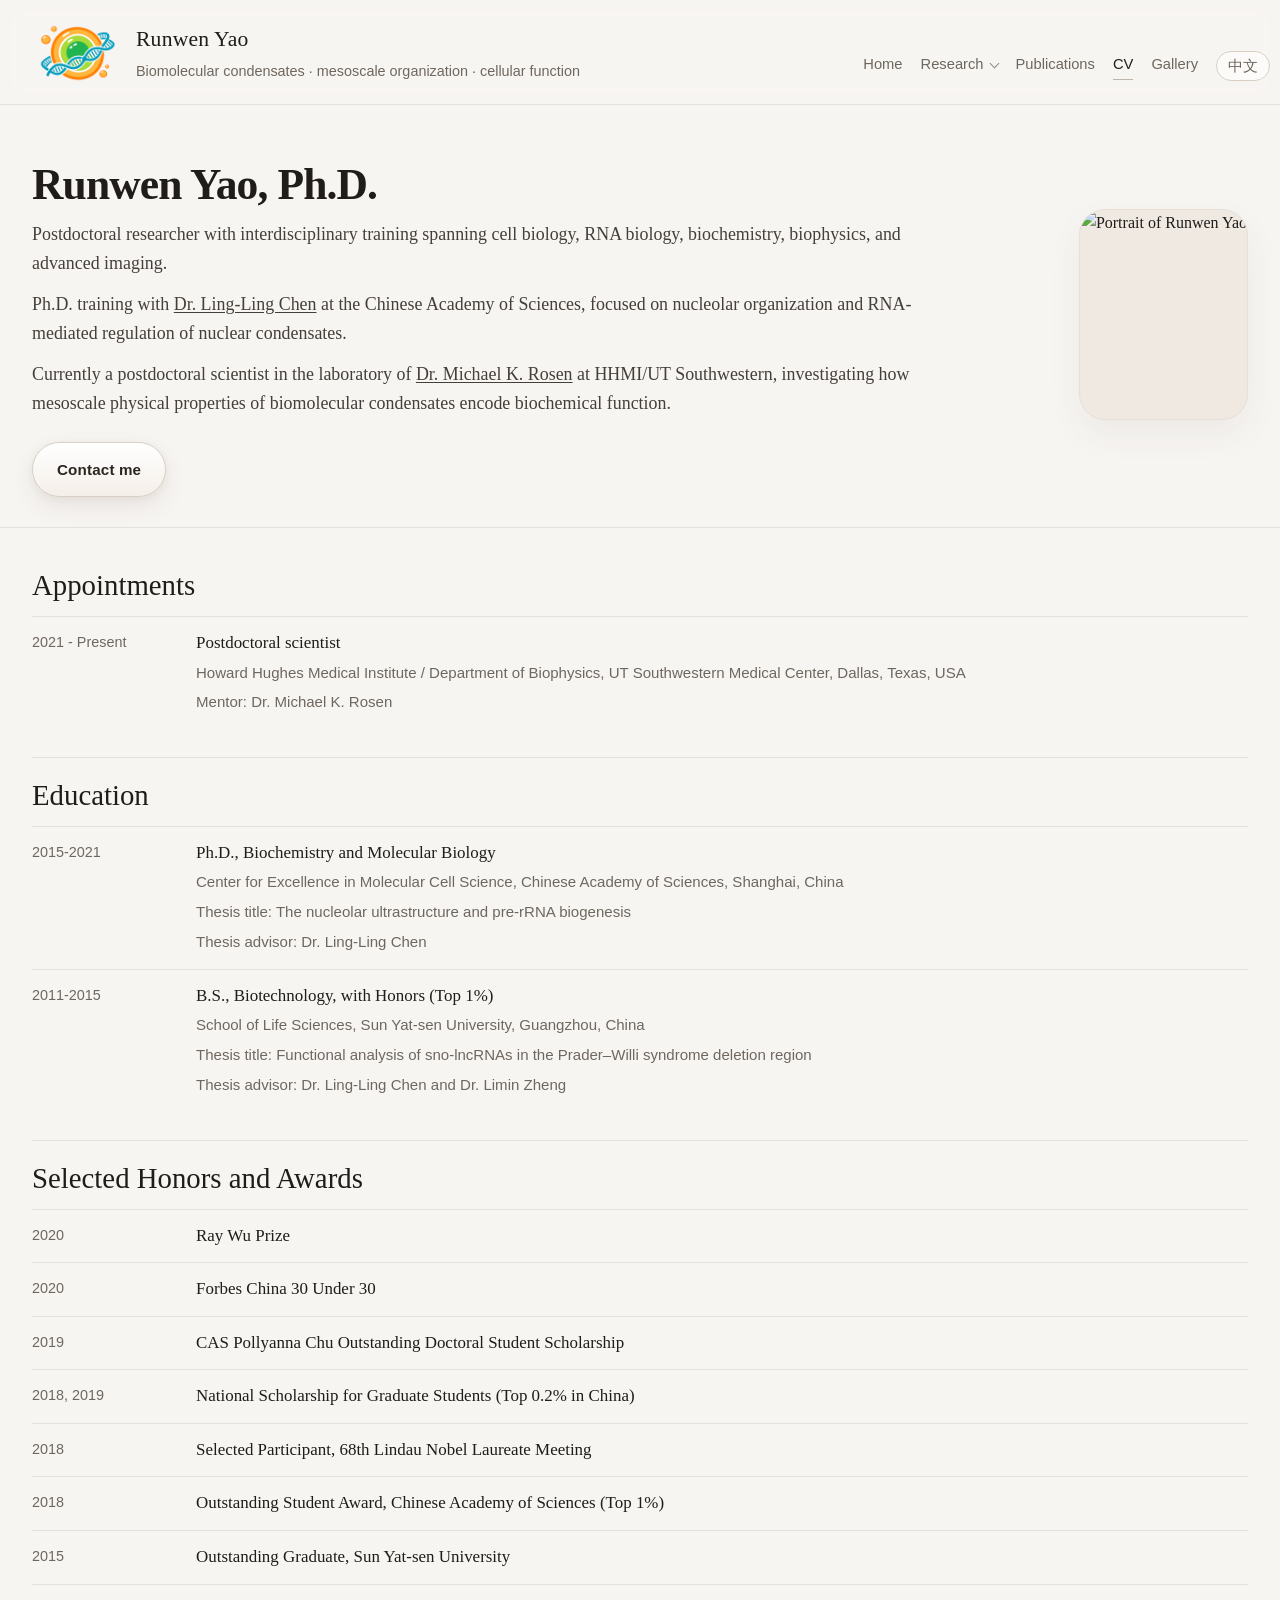
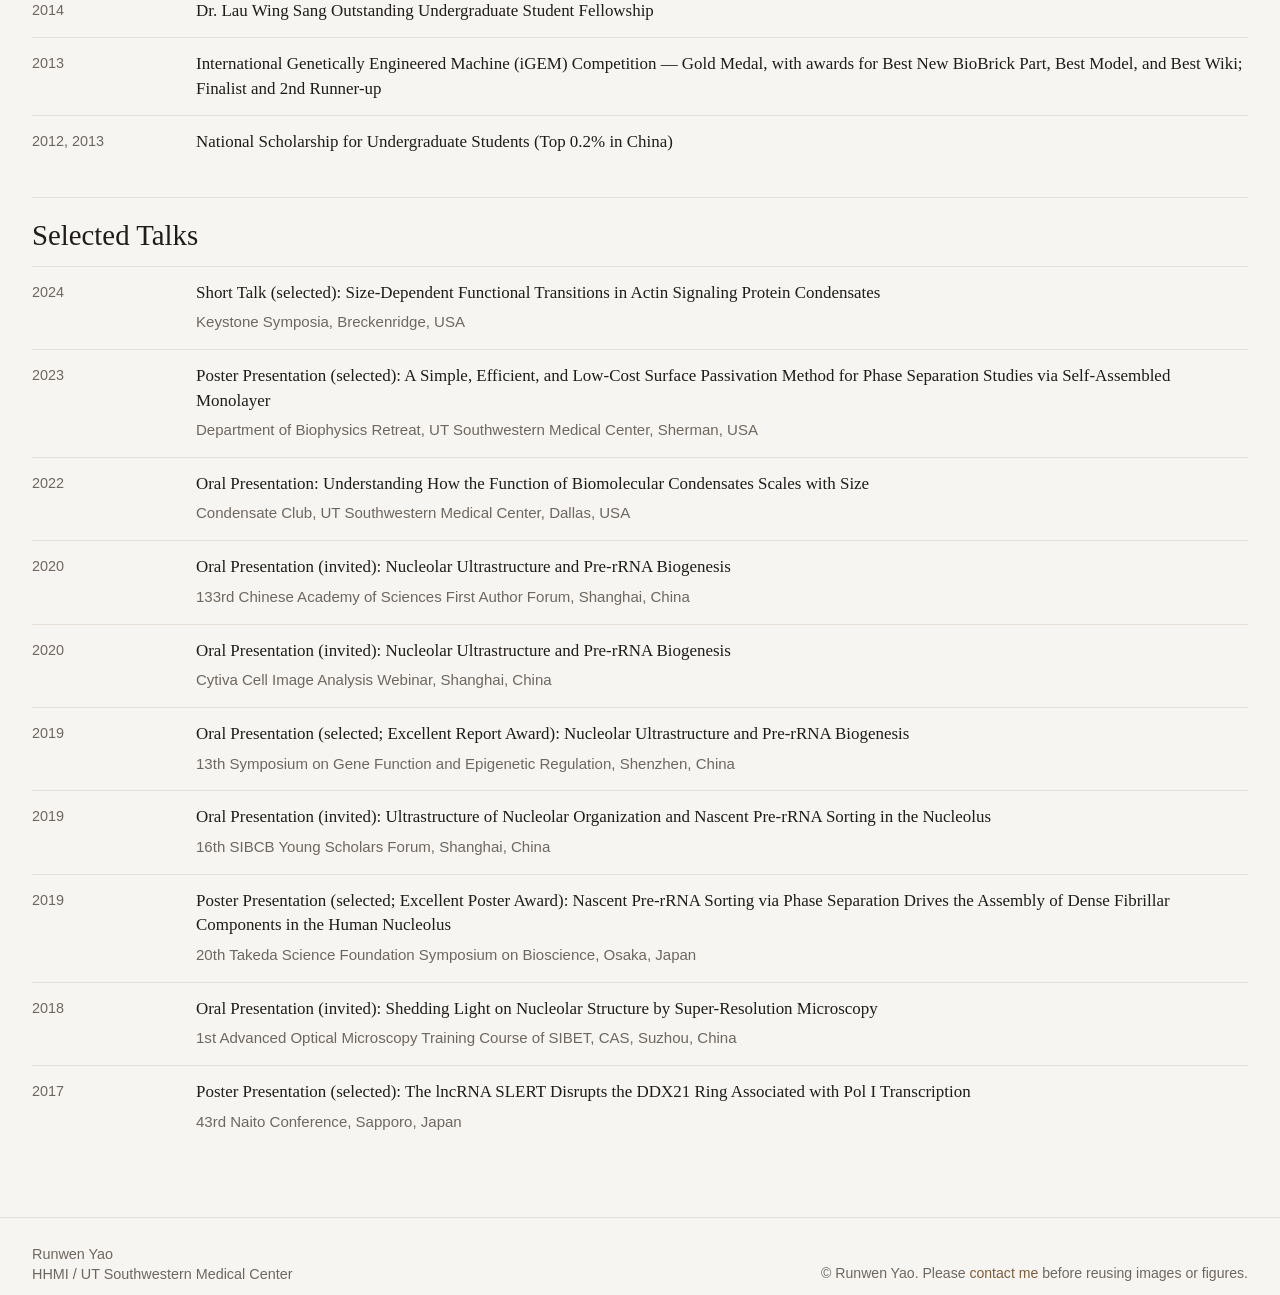
==== commit 4a23a8fe: "20260530" ====
--- a/cv.html
+++ b/cv.html
@@ -7,7 +7,7 @@
   <link rel="icon" type="image/png" href="favicon.png">
   <link rel="apple-touch-icon" href="favicon.png">
   <meta name="theme-color" content="#f7f5f2">
-  <link rel="stylesheet" href="secondary.css?v=20260525-120402">
+  <link rel="stylesheet" href="secondary.css?v=20260530-183202">
   <script src="site-language.js" defer></script>
   <script type="text/javascript">
     (function(c,l,a,r,i,t,y){
@@ -260,11 +260,8 @@
 <footer class="footer">
   <div class="container footer-inner">
     <div class="footer-identity">Runwen Yao <span class="footer-affiliation">HHMI / UT Southwestern Medical Center</span></div>
-    <div>
-      <a href="mailto:Runwen.Yao@UTSouthwestern.edu">Email</a> &middot;
-      <a href="https://scholar.google.com/citations?user=LvwsvigAAAAJ&hl" target="_blank" rel="noopener noreferrer">Google Scholar</a> &middot;
-      
-      <a href="cv.html">CV</a>
+        <div class="footer-rights" role="note">
+      <span data-translation-key="footer-rights">&copy; Runwen Yao. Please <a href="mailto:Runwen.Yao@UTSouthwestern.edu">contact me</a> before reusing images or figures.</span>
     </div>
   </div>
 </footer>
--- a/secondary.css
+++ b/secondary.css
@@ -489,7 +489,8 @@
 .footer-inner{
   display:flex;
   justify-content:space-between;
-  gap:20px;
+  align-items:flex-end;
+  gap:28px;
   flex-wrap:wrap;
 }
 
@@ -499,6 +500,23 @@
 
 .footer-affiliation{
   display:block;
+}
+
+.footer-rights{
+  max-width:520px;
+  text-align:right;
+}
+
+.footer-rights span{
+  font-family:Arial, Helvetica, sans-serif;
+  font-size:.88rem;
+  line-height:1.55;
+  color:var(--muted);
+}
+
+.footer-rights a{
+  color:#7e5d3b;
+  text-decoration:none;
 }
 
 .footer a:hover{
@@ -1254,6 +1272,241 @@
   font-size:.94rem;
   line-height:1.7;
   color:rgba(255,247,238,0.88);
+}
+
+.gallery-choice-section{
+  padding-top:10px;
+}
+
+.gallery-top + .gallery-choice-section{
+  padding-top:clamp(72px, 8vh, 118px);
+  padding-bottom:clamp(76px, 9vh, 128px);
+}
+
+.gallery-choice-grid{
+  display:grid;
+  grid-template-columns:repeat(2, minmax(0, 1fr));
+  gap:24px;
+}
+
+.gallery-choice-card{
+  position:relative;
+  min-height:430px;
+  display:flex;
+  flex-direction:column;
+  justify-content:flex-end;
+  gap:14px;
+  overflow:hidden;
+  border:1px solid var(--line);
+  border-radius:26px;
+  padding:34px;
+  background:#e8ece8;
+  box-shadow:var(--shadow-soft);
+  color:#fffaf4;
+  isolation:isolate;
+  transition:transform .3s ease, box-shadow .3s ease, border-color .3s ease;
+}
+
+.gallery-choice-card::before,
+.gallery-choice-card::after{
+  content:"";
+  position:absolute;
+  inset:0;
+  z-index:-1;
+}
+
+.gallery-choice-card::before{
+  background-size:cover;
+  background-position:center;
+  filter:saturate(.92) contrast(.98);
+  transform:scale(1.01);
+  transition:transform .45s ease, filter .35s ease;
+}
+
+.gallery-choice-card--science::before{
+  background-image:
+    linear-gradient(135deg, rgba(63,75,73,.18), rgba(168,139,104,.24)),
+    url("gallery/science/Firre.png");
+}
+
+.gallery-choice-card--lens::before{
+  background-image:
+    linear-gradient(135deg, rgba(216,208,198,.18) 0%, rgba(232,228,220,.14) 48%, rgba(213,224,225,.2) 100%),
+    url("gallery/lens/16-IMG_2385.jpg");
+}
+
+.gallery-choice-card::after{
+  background:
+    linear-gradient(to top, rgba(22,18,15,.86) 0%, rgba(22,18,15,.58) 42%, rgba(22,18,15,.16) 100%),
+    linear-gradient(135deg, rgba(112,82,54,.24), rgba(72,91,88,.18));
+}
+
+.gallery-choice-card:hover,
+.gallery-choice-card:focus-visible{
+  border-color:#d0c5b8;
+  box-shadow:var(--shadow-lift);
+  transform:translateY(-3px);
+}
+
+.gallery-choice-card:hover::before,
+.gallery-choice-card:focus-visible::before{
+  filter:saturate(1) contrast(1);
+  transform:scale(1.035);
+}
+
+.gallery-choice-card:focus-visible{
+  outline:2px solid var(--accent);
+  outline-offset:4px;
+}
+
+.gallery-choice-label,
+.gallery-choice-action{
+  font-family:Arial, Helvetica, sans-serif;
+  font-size:.78rem;
+  font-weight:700;
+  letter-spacing:.14em;
+  text-transform:uppercase;
+  color:rgba(255,247,238,.78);
+}
+
+.gallery-choice-title{
+  display:block;
+  font-size:clamp(2rem, 3vw, 3rem);
+  line-height:1.04;
+  font-weight:500;
+}
+
+.gallery-choice-subtitle{
+  display:block;
+  max-width:26rem;
+  font-size:1.04rem;
+  line-height:1.45;
+  color:rgba(255,247,238,.9);
+}
+
+.gallery-choice-copy{
+  display:block;
+  max-width:34rem;
+  font-family:Arial, Helvetica, sans-serif;
+  font-size:.96rem;
+  line-height:1.68;
+  color:rgba(255,247,238,.84);
+}
+
+.gallery-choice-action{
+  margin-top:12px;
+  color:#fffaf4;
+}
+
+.gallery-back-link{
+  display:inline-flex;
+  align-items:center;
+  margin-bottom:16px;
+  font-family:Arial, Helvetica, sans-serif;
+  font-size:.9rem;
+  font-weight:600;
+  color:var(--muted);
+}
+
+.gallery-back-link:hover{
+  color:var(--text);
+}
+
+.photo-grid{
+  column-count:4;
+  column-gap:22px;
+}
+
+.photo-card{
+  display:inline-block;
+  width:100%;
+  margin:0;
+  margin-bottom:22px;
+  overflow:hidden;
+  border:1px solid var(--line);
+  border-radius:26px;
+  background:var(--card-solid);
+  box-shadow:var(--shadow-soft);
+  break-inside:avoid;
+}
+
+.photo-card img{
+  display:block;
+  width:100%;
+  height:auto;
+  background:
+    linear-gradient(135deg, #e7e1d8 0%, #edf0eb 48%, #e1e8ec 100%);
+  filter:saturate(.94) contrast(.98);
+}
+
+.photo-card figcaption{
+  padding:14px 16px 16px;
+  line-height:1.3;
+  color:#453f39;
+}
+
+.photo-card-title{
+  display:block;
+  font-size:1.08rem;
+  line-height:1.24;
+  font-weight:500;
+  color:#332d27;
+}
+
+.photo-card-meta{
+  display:block;
+  margin-top:5px;
+  font-family:Arial, Helvetica, sans-serif;
+  font-size:.78rem;
+  line-height:1.42;
+  color:var(--muted);
+}
+
+.gallery-mosaic,
+.photo-grid,
+.gallery-choice-grid{
+  -webkit-user-select:none;
+  user-select:none;
+}
+
+.gallery-media,
+.photo-card img,
+.gallery-choice-card{
+  -webkit-user-drag:none;
+}
+
+@media (max-width: 980px){
+  .gallery-choice-grid{
+    grid-template-columns:repeat(2, minmax(0, 1fr));
+  }
+
+  .photo-grid{
+    column-count:3;
+  }
+
+  .gallery-choice-card{
+    min-height:360px;
+  }
+}
+
+@media (max-width: 640px){
+  .gallery-top + .gallery-choice-section{
+    padding-top:34px;
+    padding-bottom:52px;
+  }
+
+  .gallery-choice-grid{
+    grid-template-columns:1fr;
+  }
+
+  .photo-grid{
+    column-count:1;
+  }
+
+  .gallery-choice-card{
+    min-height:330px;
+    padding:26px;
+  }
 }
 
 @keyframes gallery-settle{
@@ -1531,6 +1784,12 @@
 html[lang="zh-CN"] .cv-item-sub,
 html[lang="zh-CN"] .protocol-content p,
 html[lang="zh-CN"] .gallery-piece p,
+html[lang="zh-CN"] .gallery-choice-label,
+html[lang="zh-CN"] .gallery-choice-copy,
+html[lang="zh-CN"] .gallery-choice-action,
+html[lang="zh-CN"] .gallery-back-link,
+html[lang="zh-CN"] .photo-card figcaption,
+html[lang="zh-CN"] .photo-card-meta,
 html[lang="zh-CN"] .detail-card p,
 html[lang="zh-CN"] .reference-card p,
 html[lang="zh-CN"] .subpage-figure figcaption,
@@ -1589,6 +1848,11 @@
   line-height:1.12;
 }
 
+html[lang="zh-CN"] .gallery-choice-title{
+  font-size:clamp(1.8rem, 2.6vw, 2.55rem);
+  line-height:1.12;
+}
+
 html[lang="zh-CN"] .protocol-content h3,
 html[lang="zh-CN"] .reference-card h3{
   font-size:1.2rem;
@@ -1608,6 +1872,8 @@
 html[lang="zh-CN"] .eyebrow,
 html[lang="zh-CN"] .eyebrow--normal-case,
 html[lang="zh-CN"] .research-card-label,
+html[lang="zh-CN"] .gallery-choice-label,
+html[lang="zh-CN"] .gallery-choice-action,
 html[lang="zh-CN"] .tag{
   text-transform:none;
   letter-spacing:.08em;
@@ -1630,6 +1896,16 @@
 html[lang="zh-CN"] .gallery-piece p,
 html[lang="zh-CN"] .subpage-figure figcaption{
   line-height:1.82;
+}
+
+html[lang="zh-CN"] .section-copy p,
+html[lang="zh-CN"] .page-lead,
+html[lang="zh-CN"] .detail-section p,
+html[lang="zh-CN"] .detail-section li,
+html[lang="zh-CN"] .protocol-content p{
+  text-align:justify;
+  text-align-last:left;
+  text-justify:inter-ideograph;
 }
 
 html[lang="zh-CN"] .cv-role{
@@ -2078,6 +2354,10 @@
     padding:18px 20px;
   }
 
+  .footer-rights{
+    text-align:left;
+  }
+
   .gallery-piece-overlay{
     padding:20px;
   }
